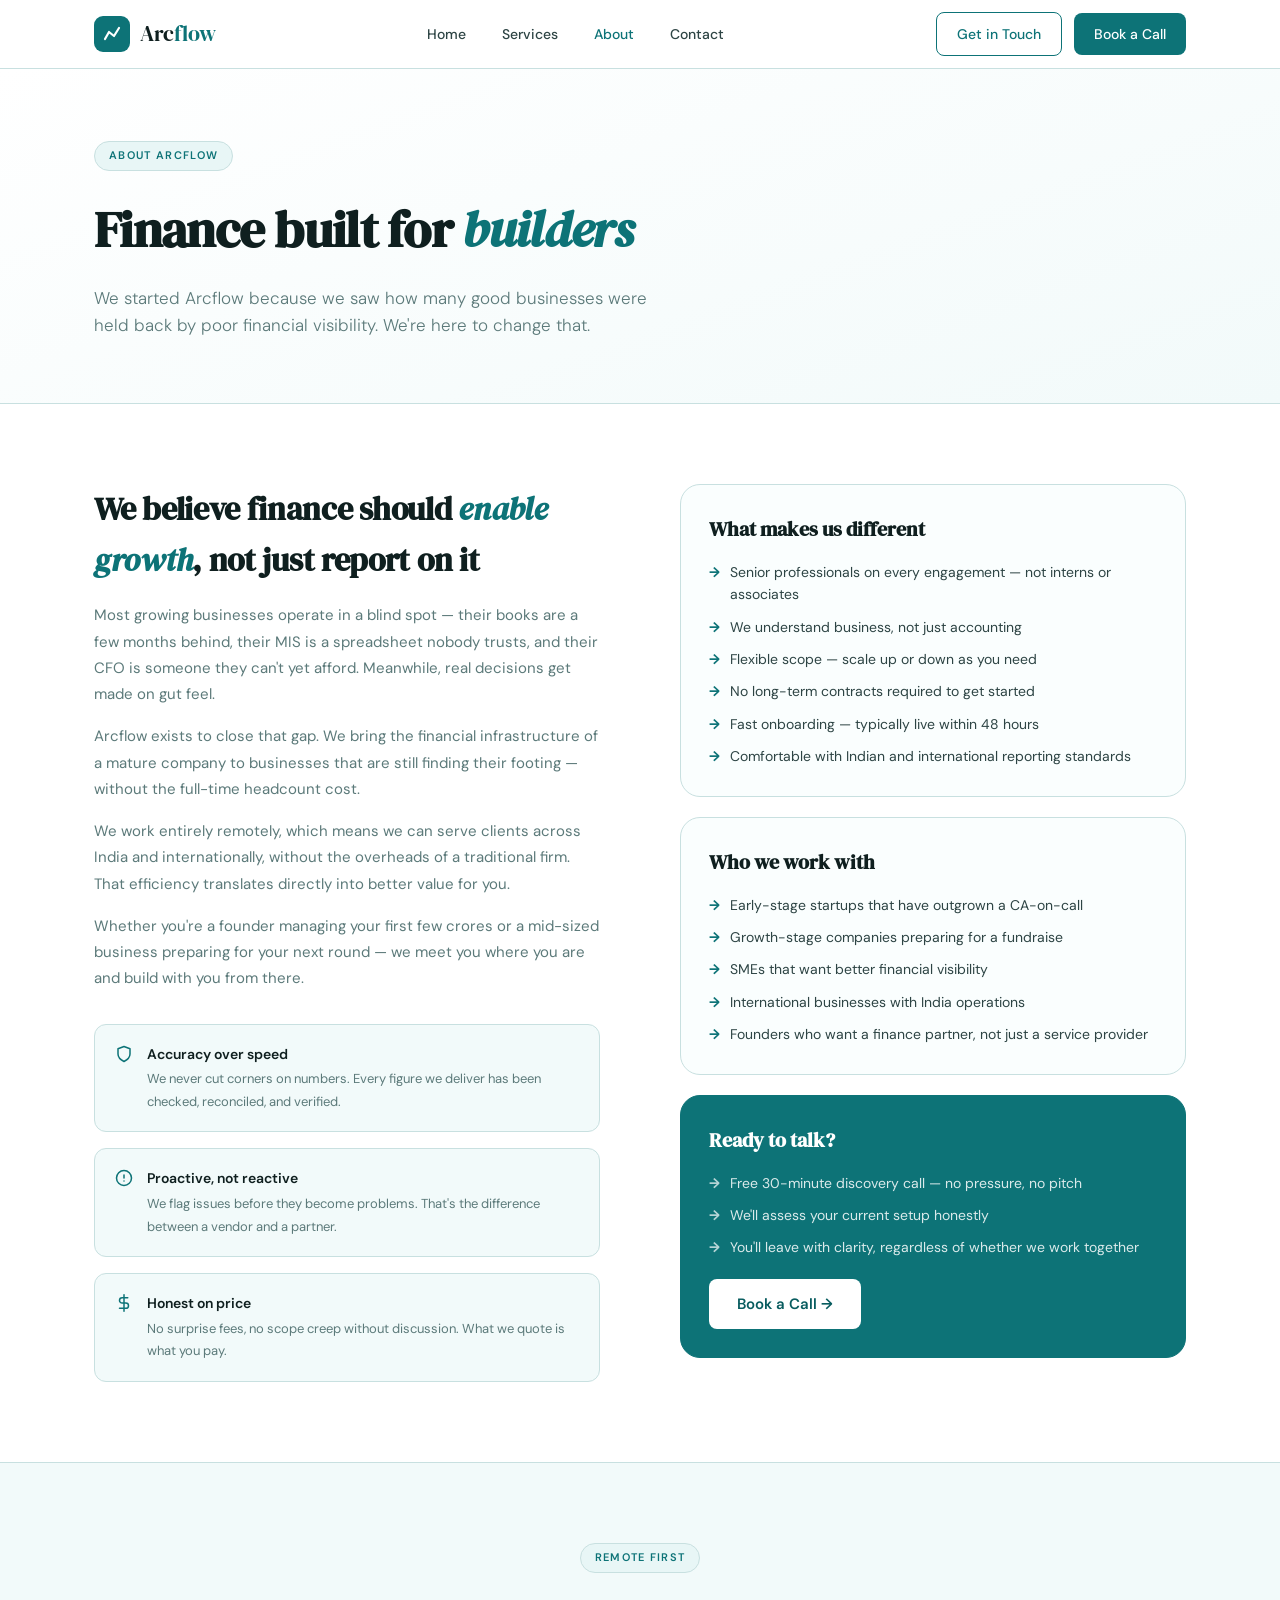
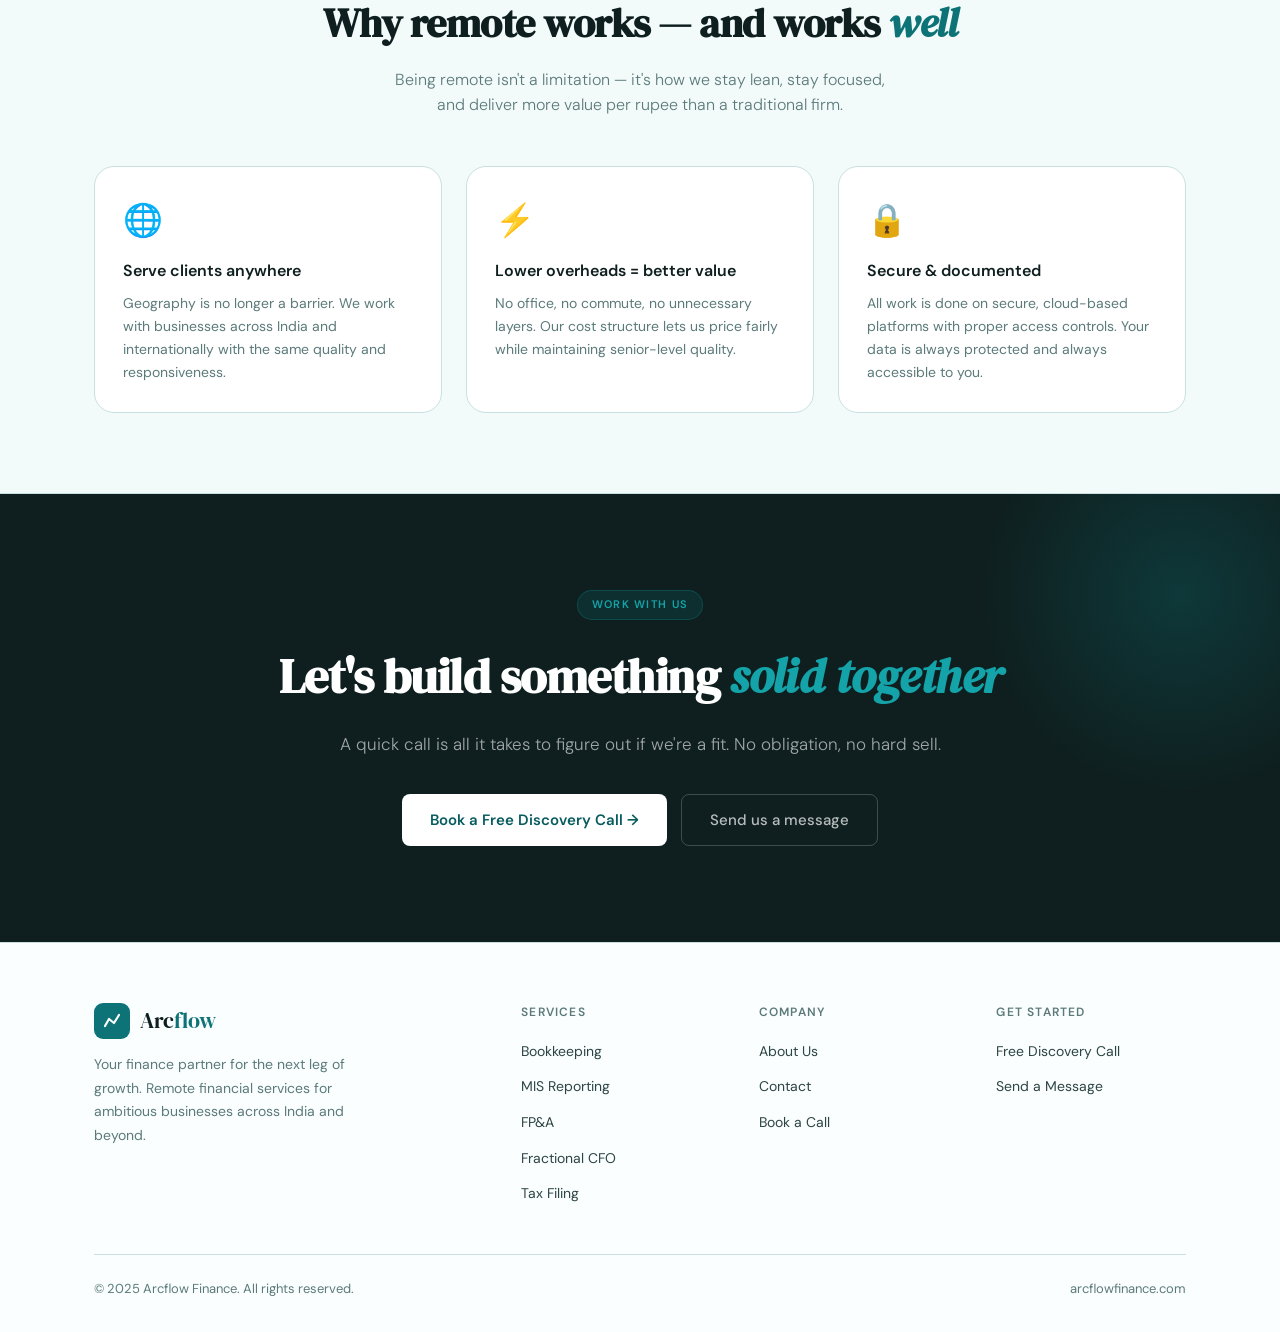
==== about.html @ 94529575 "Add files via upload" ====
<!DOCTYPE html>
<html lang="en">
<head>
  <meta charset="UTF-8" />
  <meta name="viewport" content="width=device-width, initial-scale=1.0" />
  <title>About — Arcflow Finance</title>
  <meta name="description" content="Remote financial services built for ambitious businesses. Learn about Arcflow's approach, values, and why we do what we do." />
  <link rel="stylesheet" href="css/styles.css" />
  <link rel="icon" type="image/svg+xml" href="data:image/svg+xml,<svg xmlns='http://www.w3.org/2000/svg' viewBox='0 0 32 32'><rect width='32' height='32' rx='8' fill='%230D7377'/><path d='M8 22 L14 12 L20 17 L26 8' stroke='white' stroke-width='2.5' fill='none' stroke-linecap='round' stroke-linejoin='round'/></svg>" />
</head>
<body>

<nav>
  <div class="container nav-inner">
    <a href="index.html" class="logo">
      <div class="logo-mark">
        <svg viewBox="0 0 20 20" fill="none"><path d="M3 15 L7 8 L12 12 L17 4" stroke="white" stroke-width="2.2" stroke-linecap="round" stroke-linejoin="round"/></svg>
      </div>
      <span class="logo-text">Arc<span>flow</span></span>
    </a>
    <ul class="nav-links">
      <li><a href="index.html">Home</a></li>
      <li><a href="services.html">Services</a></li>
      <li><a href="about.html" class="active">About</a></li>
      <li><a href="contact.html">Contact</a></li>
    </ul>
    <div class="nav-cta">
      <a href="contact.html" class="btn btn-ghost" style="padding:10px 20px;font-size:14px;">Get in Touch</a>
      <a href="contact.html#book" class="btn btn-primary" style="padding:10px 20px;font-size:14px;">Book a Call</a>
    </div>
    <div class="hamburger" onclick="toggleNav()">
      <span></span><span></span><span></span>
    </div>
  </div>
</nav>
<div class="mobile-nav" id="mobileNav">
  <a href="index.html">Home</a>
  <a href="services.html">Services</a>
  <a href="about.html">About</a>
  <a href="contact.html">Contact</a>
  <a href="contact.html#book" class="btn btn-primary" style="margin-top:8px;justify-content:center;">Book a Discovery Call</a>
</div>

<section class="page-hero">
  <div class="container">
    <span class="tag">About Arcflow</span>
    <h1>Finance built for <em>builders</em></h1>
    <p>We started Arcflow because we saw how many good businesses were held back by poor financial visibility. We're here to change that.</p>
  </div>
</section>

<section class="about-section">
  <div class="container about-grid">
    <div class="about-content">
      <h2>We believe finance should <em>enable growth</em>, not just report on it</h2>
      <p>Most growing businesses operate in a blind spot — their books are a few months behind, their MIS is a spreadsheet nobody trusts, and their CFO is someone they can't yet afford. Meanwhile, real decisions get made on gut feel.</p>
      <p>Arcflow exists to close that gap. We bring the financial infrastructure of a mature company to businesses that are still finding their footing — without the full-time headcount cost.</p>
      <p>We work entirely remotely, which means we can serve clients across India and internationally, without the overheads of a traditional firm. That efficiency translates directly into better value for you.</p>
      <p>Whether you're a founder managing your first few crores or a mid-sized business preparing for your next round — we meet you where you are and build with you from there.</p>

      <div class="values-list">
        <div class="value-item">
          <div class="value-icon">
            <svg width="18" height="18" viewBox="0 0 24 24" fill="none" stroke="currentColor" stroke-width="2" stroke-linecap="round" stroke-linejoin="round"><path d="M12 22s8-4 8-10V5l-8-3-8 3v7c0 6 8 10 8 10z"/></svg>
          </div>
          <div>
            <h4>Accuracy over speed</h4>
            <p>We never cut corners on numbers. Every figure we deliver has been checked, reconciled, and verified.</p>
          </div>
        </div>
        <div class="value-item">
          <div class="value-icon">
            <svg width="18" height="18" viewBox="0 0 24 24" fill="none" stroke="currentColor" stroke-width="2" stroke-linecap="round" stroke-linejoin="round"><circle cx="12" cy="12" r="10"/><line x1="12" y1="8" x2="12" y2="12"/><line x1="12" y1="16" x2="12.01" y2="16"/></svg>
          </div>
          <div>
            <h4>Proactive, not reactive</h4>
            <p>We flag issues before they become problems. That's the difference between a vendor and a partner.</p>
          </div>
        </div>
        <div class="value-item">
          <div class="value-icon">
            <svg width="18" height="18" viewBox="0 0 24 24" fill="none" stroke="currentColor" stroke-width="2" stroke-linecap="round" stroke-linejoin="round"><line x1="12" y1="1" x2="12" y2="23"/><path d="M17 5H9.5a3.5 3.5 0 0 0 0 7h5a3.5 3.5 0 0 1 0 7H6"/></svg>
          </div>
          <div>
            <h4>Honest on price</h4>
            <p>No surprise fees, no scope creep without discussion. What we quote is what you pay.</p>
          </div>
        </div>
      </div>
    </div>

    <div class="about-aside">
      <div class="about-card">
        <h3>What makes us different</h3>
        <ul>
          <li>Senior professionals on every engagement — not interns or associates</li>
          <li>We understand business, not just accounting</li>
          <li>Flexible scope — scale up or down as you need</li>
          <li>No long-term contracts required to get started</li>
          <li>Fast onboarding — typically live within 48 hours</li>
          <li>Comfortable with Indian and international reporting standards</li>
        </ul>
      </div>

      <div class="about-card">
        <h3>Who we work with</h3>
        <ul>
          <li>Early-stage startups that have outgrown a CA-on-call</li>
          <li>Growth-stage companies preparing for a fundraise</li>
          <li>SMEs that want better financial visibility</li>
          <li>International businesses with India operations</li>
          <li>Founders who want a finance partner, not just a service provider</li>
        </ul>
      </div>

      <div class="about-card teal-card">
        <h3>Ready to talk?</h3>
        <ul>
          <li>Free 30-minute discovery call — no pressure, no pitch</li>
          <li>We'll assess your current setup honestly</li>
          <li>You'll leave with clarity, regardless of whether we work together</li>
        </ul>
        <a href="contact.html#book" class="btn btn-white" style="margin-top:20px;">Book a Call →</a>
      </div>
    </div>
  </div>
</section>

<!-- WHY REMOTE -->
<section style="padding:80px 0;background:var(--teal-pale);border-top:1px solid var(--border);border-bottom:1px solid var(--border);">
  <div class="container">
    <div class="section-header" style="margin-bottom:48px;">
      <span class="tag">Remote First</span>
      <h2 style="font-family:var(--font-display);font-size:clamp(28px,4vw,40px);letter-spacing:-0.5px;margin-bottom:12px;">Why remote works — and works <em style="font-style:italic;color:var(--teal);">well</em></h2>
      <p style="font-size:16px;color:var(--mid);max-width:520px;margin:0 auto;font-weight:300;">Being remote isn't a limitation — it's how we stay lean, stay focused, and deliver more value per rupee than a traditional firm.</p>
    </div>
    <div style="display:grid;grid-template-columns:repeat(3,1fr);gap:24px;">
      <div style="background:var(--white);border:1px solid var(--border);border-radius:var(--radius-lg);padding:28px;">
        <div style="font-size:32px;margin-bottom:12px;">🌐</div>
        <h4 style="font-size:16px;font-weight:600;color:var(--ink);margin-bottom:8px;">Serve clients anywhere</h4>
        <p style="font-size:14px;color:var(--mid);line-height:1.65;">Geography is no longer a barrier. We work with businesses across India and internationally with the same quality and responsiveness.</p>
      </div>
      <div style="background:var(--white);border:1px solid var(--border);border-radius:var(--radius-lg);padding:28px;">
        <div style="font-size:32px;margin-bottom:12px;">⚡</div>
        <h4 style="font-size:16px;font-weight:600;color:var(--ink);margin-bottom:8px;">Lower overheads = better value</h4>
        <p style="font-size:14px;color:var(--mid);line-height:1.65;">No office, no commute, no unnecessary layers. Our cost structure lets us price fairly while maintaining senior-level quality.</p>
      </div>
      <div style="background:var(--white);border:1px solid var(--border);border-radius:var(--radius-lg);padding:28px;">
        <div style="font-size:32px;margin-bottom:12px;">🔒</div>
        <h4 style="font-size:16px;font-weight:600;color:var(--ink);margin-bottom:8px;">Secure &amp; documented</h4>
        <p style="font-size:14px;color:var(--mid);line-height:1.65;">All work is done on secure, cloud-based platforms with proper access controls. Your data is always protected and always accessible to you.</p>
      </div>
    </div>
  </div>
</section>

<section class="cta-section">
  <div class="container cta-inner">
    <span class="tag">Work With Us</span>
    <h2>Let's build something <em>solid together</em></h2>
    <p>A quick call is all it takes to figure out if we're a fit. No obligation, no hard sell.</p>
    <div class="cta-actions">
      <a href="contact.html#book" class="btn btn-white">Book a Free Discovery Call →</a>
      <a href="contact.html" class="btn" style="background:transparent;color:rgba(255,255,255,0.7);border:1.5px solid rgba(255,255,255,0.2);">Send us a message</a>
    </div>
  </div>
</section>

<footer>
  <div class="container">
    <div class="footer-inner">
      <div class="footer-brand">
        <a href="index.html" class="logo">
          <div class="logo-mark">
            <svg viewBox="0 0 20 20" fill="none"><path d="M3 15 L7 8 L12 12 L17 4" stroke="white" stroke-width="2.2" stroke-linecap="round" stroke-linejoin="round"/></svg>
          </div>
          <span class="logo-text">Arc<span>flow</span></span>
        </a>
        <p>Your finance partner for the next leg of growth. Remote financial services for ambitious businesses across India and beyond.</p>
      </div>
      <div class="footer-col">
        <h5>Services</h5>
        <ul>
          <li><a href="services.html#bookkeeping">Bookkeeping</a></li>
          <li><a href="services.html#mis">MIS Reporting</a></li>
          <li><a href="services.html#fpa">FP&amp;A</a></li>
          <li><a href="services.html#cfo">Fractional CFO</a></li>
          <li><a href="services.html#tax">Tax Filing</a></li>
        </ul>
      </div>
      <div class="footer-col">
        <h5>Company</h5>
        <ul>
          <li><a href="about.html">About Us</a></li>
          <li><a href="contact.html">Contact</a></li>
          <li><a href="contact.html#book">Book a Call</a></li>
        </ul>
      </div>
      <div class="footer-col">
        <h5>Get Started</h5>
        <ul>
          <li><a href="contact.html#book">Free Discovery Call</a></li>
          <li><a href="contact.html">Send a Message</a></li>
        </ul>
      </div>
    </div>
    <div class="footer-bottom">
      <span>© 2025 Arcflow Finance. All rights reserved.</span>
      <span>arcflowfinance.com</span>
    </div>
  </div>
</footer>

<script>
  function toggleNav() {
    document.getElementById('mobileNav').classList.toggle('open');
  }
</script>
</body>
</html>
---- css/styles.css ----
@import url('https://fonts.googleapis.com/css2?family=DM+Serif+Display:ital@0;1&family=DM+Sans:ital,opsz,wght@0,9..40,300;0,9..40,400;0,9..40,500;0,9..40,600;1,9..40,300&display=swap');

/* ── Variables ── */
:root {
  --teal:       #0D7377;
  --teal-dark:  #085C5F;
  --teal-light: #14A3A8;
  --teal-mist:  #E8F6F6;
  --teal-pale:  #F2FAFA;
  --ink:        #0F1F1F;
  --ink-soft:   #2D4444;
  --mid:        #5C7A7A;
  --border:     #C8E0E0;
  --white:      #FFFFFF;
  --off-white:  #FAFEFE;

  --font-display: 'DM Serif Display', Georgia, serif;
  --font-body:    'DM Sans', sans-serif;

  --max-w: 1140px;
  --radius: 12px;
  --radius-lg: 20px;
}

/* ── Reset ── */
*, *::before, *::after { box-sizing: border-box; margin: 0; padding: 0; }
html { scroll-behavior: smooth; }
body {
  font-family: var(--font-body);
  color: var(--ink);
  background: var(--white);
  line-height: 1.6;
  -webkit-font-smoothing: antialiased;
}
img { max-width: 100%; display: block; }
a { color: inherit; text-decoration: none; }
ul { list-style: none; }

/* ── Utility ── */
.container { max-width: var(--max-w); margin: 0 auto; padding: 0 24px; }
.tag {
  display: inline-block;
  font-size: 11px;
  font-weight: 600;
  letter-spacing: 0.12em;
  text-transform: uppercase;
  color: var(--teal);
  background: var(--teal-mist);
  border: 1px solid var(--border);
  padding: 5px 14px;
  border-radius: 100px;
  margin-bottom: 18px;
}
.btn {
  display: inline-flex;
  align-items: center;
  gap: 8px;
  font-family: var(--font-body);
  font-size: 15px;
  font-weight: 500;
  padding: 13px 28px;
  border-radius: 8px;
  cursor: pointer;
  transition: all 0.2s ease;
  border: none;
}
.btn-primary {
  background: var(--teal);
  color: var(--white);
}
.btn-primary:hover { background: var(--teal-dark); transform: translateY(-1px); box-shadow: 0 6px 20px rgba(13,115,119,0.25); }
.btn-ghost {
  background: transparent;
  color: var(--teal);
  border: 1.5px solid var(--teal);
}
.btn-ghost:hover { background: var(--teal-mist); }
.btn-white {
  background: var(--white);
  color: var(--teal-dark);
  font-weight: 600;
}
.btn-white:hover { background: var(--teal-pale); transform: translateY(-1px); }

/* ── Nav ── */
nav {
  position: sticky;
  top: 0;
  z-index: 100;
  background: rgba(255,255,255,0.95);
  backdrop-filter: blur(12px);
  border-bottom: 1px solid var(--border);
}
.nav-inner {
  display: flex;
  align-items: center;
  justify-content: space-between;
  height: 68px;
}
.logo {
  display: flex;
  align-items: center;
  gap: 10px;
}
.logo-mark {
  width: 36px;
  height: 36px;
  background: var(--teal);
  border-radius: 9px;
  display: flex;
  align-items: center;
  justify-content: center;
}
.logo-mark svg { width: 20px; height: 20px; }
.logo-text {
  font-family: var(--font-display);
  font-size: 22px;
  color: var(--ink);
  letter-spacing: -0.3px;
}
.logo-text span { color: var(--teal); }
.nav-links {
  display: flex;
  align-items: center;
  gap: 36px;
}
.nav-links a {
  font-size: 14px;
  font-weight: 500;
  color: var(--ink-soft);
  transition: color 0.15s;
}
.nav-links a:hover, .nav-links a.active { color: var(--teal); }
.nav-cta { display: flex; align-items: center; gap: 12px; }
.hamburger { display: none; flex-direction: column; gap: 5px; cursor: pointer; padding: 4px; }
.hamburger span { display: block; width: 22px; height: 2px; background: var(--ink); border-radius: 2px; transition: all 0.3s; }

/* ── Hero ── */
.hero {
  padding: 96px 0 80px;
  background: linear-gradient(160deg, var(--white) 0%, var(--teal-pale) 100%);
  position: relative;
  overflow: hidden;
}
.hero::before {
  content: '';
  position: absolute;
  top: -120px; right: -120px;
  width: 500px; height: 500px;
  background: radial-gradient(circle, rgba(13,115,119,0.08) 0%, transparent 70%);
  border-radius: 50%;
}
.hero::after {
  content: '';
  position: absolute;
  bottom: -80px; left: -80px;
  width: 350px; height: 350px;
  background: radial-gradient(circle, rgba(20,163,168,0.06) 0%, transparent 70%);
  border-radius: 50%;
}
.hero-inner {
  display: grid;
  grid-template-columns: 1fr 1fr;
  gap: 64px;
  align-items: center;
  position: relative;
  z-index: 1;
}
.hero-eyebrow { margin-bottom: 20px; }
.hero h1 {
  font-family: var(--font-display);
  font-size: clamp(38px, 5vw, 58px);
  line-height: 1.1;
  letter-spacing: -1px;
  color: var(--ink);
  margin-bottom: 22px;
}
.hero h1 em {
  font-style: italic;
  color: var(--teal);
}
.hero-sub {
  font-size: 17px;
  color: var(--mid);
  line-height: 1.7;
  max-width: 480px;
  margin-bottom: 36px;
  font-weight: 300;
}
.hero-actions { display: flex; gap: 14px; flex-wrap: wrap; }
.hero-trust {
  display: flex;
  align-items: center;
  gap: 16px;
  margin-top: 40px;
  padding-top: 32px;
  border-top: 1px solid var(--border);
}
.trust-item {
  display: flex;
  align-items: center;
  gap: 8px;
  font-size: 13px;
  color: var(--mid);
  font-weight: 500;
}
.trust-dot {
  width: 6px; height: 6px;
  background: var(--teal);
  border-radius: 50%;
}
.hero-visual {
  display: flex;
  justify-content: flex-end;
}
.hero-card {
  background: var(--white);
  border: 1px solid var(--border);
  border-radius: var(--radius-lg);
  padding: 32px;
  width: 100%;
  max-width: 420px;
  box-shadow: 0 20px 60px rgba(13,115,119,0.1), 0 4px 16px rgba(0,0,0,0.04);
}
.hero-card-header {
  display: flex;
  align-items: center;
  justify-content: space-between;
  margin-bottom: 24px;
}
.hero-card-title { font-size: 13px; font-weight: 600; color: var(--mid); text-transform: uppercase; letter-spacing: 0.08em; }
.hero-badge {
  font-size: 11px;
  font-weight: 600;
  color: #16A34A;
  background: #DCFCE7;
  padding: 3px 10px;
  border-radius: 100px;
}
.hero-metric {
  margin-bottom: 20px;
}
.hero-metric-label { font-size: 12px; color: var(--mid); margin-bottom: 4px; }
.hero-metric-value {
  font-family: var(--font-display);
  font-size: 32px;
  color: var(--ink);
  letter-spacing: -0.5px;
}
.hero-metric-value span { font-size: 16px; color: var(--mid); font-family: var(--font-body); }
.hero-bars { display: flex; flex-direction: column; gap: 10px; margin-top: 24px; }
.hero-bar-row { display: flex; align-items: center; gap: 12px; }
.hero-bar-label { font-size: 12px; color: var(--mid); width: 80px; flex-shrink: 0; }
.hero-bar-track { flex: 1; height: 6px; background: var(--teal-mist); border-radius: 100px; overflow: hidden; }
.hero-bar-fill { height: 100%; background: var(--teal); border-radius: 100px; transition: width 1.2s ease; }
.hero-bar-pct { font-size: 12px; font-weight: 600; color: var(--teal); width: 36px; text-align: right; }
.hero-services-row {
  display: flex;
  flex-wrap: wrap;
  gap: 8px;
  margin-top: 20px;
  padding-top: 20px;
  border-top: 1px solid var(--border);
}
.hero-chip {
  font-size: 11px;
  font-weight: 500;
  color: var(--teal-dark);
  background: var(--teal-pale);
  border: 1px solid var(--border);
  padding: 4px 10px;
  border-radius: 6px;
}

/* ── Services ── */
.services-section { padding: 96px 0; background: var(--white); }
.section-header { text-align: center; margin-bottom: 60px; }
.section-header h2 {
  font-family: var(--font-display);
  font-size: clamp(30px, 4vw, 44px);
  letter-spacing: -0.5px;
  color: var(--ink);
  margin-bottom: 14px;
}
.section-header p { font-size: 17px; color: var(--mid); max-width: 540px; margin: 0 auto; font-weight: 300; }
.services-grid {
  display: grid;
  grid-template-columns: repeat(3, 1fr);
  gap: 24px;
}
.service-card {
  background: var(--off-white);
  border: 1px solid var(--border);
  border-radius: var(--radius-lg);
  padding: 32px;
  transition: all 0.25s ease;
  position: relative;
  overflow: hidden;
}
.service-card::before {
  content: '';
  position: absolute;
  top: 0; left: 0; right: 0;
  height: 3px;
  background: var(--teal);
  transform: scaleX(0);
  transition: transform 0.3s ease;
}
.service-card:hover { border-color: var(--teal-light); box-shadow: 0 12px 40px rgba(13,115,119,0.1); transform: translateY(-3px); }
.service-card:hover::before { transform: scaleX(1); }
.service-icon {
  width: 48px; height: 48px;
  background: var(--teal-mist);
  border-radius: 12px;
  display: flex;
  align-items: center;
  justify-content: center;
  margin-bottom: 20px;
  color: var(--teal);
}
.service-card h3 {
  font-family: var(--font-display);
  font-size: 21px;
  color: var(--ink);
  margin-bottom: 10px;
  letter-spacing: -0.2px;
}
.service-card p { font-size: 14px; color: var(--mid); line-height: 1.65; margin-bottom: 20px; }
.service-features { display: flex; flex-direction: column; gap: 8px; }
.service-feature {
  display: flex;
  align-items: flex-start;
  gap: 10px;
  font-size: 13px;
  color: var(--ink-soft);
}
.service-feature::before {
  content: '✓';
  color: var(--teal);
  font-weight: 700;
  flex-shrink: 0;
  margin-top: 1px;
}
.service-card.featured {
  background: var(--teal);
  border-color: var(--teal);
  color: var(--white);
}
.service-card.featured::before { background: rgba(255,255,255,0.4); }
.service-card.featured .service-icon { background: rgba(255,255,255,0.15); color: var(--white); }
.service-card.featured h3 { color: var(--white); }
.service-card.featured p { color: rgba(255,255,255,0.75); }
.service-card.featured .service-feature { color: rgba(255,255,255,0.85); }
.service-card.featured .service-feature::before { color: rgba(255,255,255,0.9); }

/* ── Why Arcflow ── */
.why-section {
  padding: 96px 0;
  background: var(--teal-pale);
  border-top: 1px solid var(--border);
  border-bottom: 1px solid var(--border);
}
.why-inner {
  display: grid;
  grid-template-columns: 1fr 1fr;
  gap: 80px;
  align-items: center;
}
.why-content h2 {
  font-family: var(--font-display);
  font-size: clamp(30px, 4vw, 42px);
  letter-spacing: -0.5px;
  margin-bottom: 16px;
}
.why-content h2 em { font-style: italic; color: var(--teal); }
.why-content > p { font-size: 16px; color: var(--mid); margin-bottom: 36px; font-weight: 300; }
.why-list { display: flex; flex-direction: column; gap: 24px; }
.why-item { display: flex; gap: 16px; }
.why-item-icon {
  width: 40px; height: 40px;
  background: var(--white);
  border: 1px solid var(--border);
  border-radius: 10px;
  display: flex; align-items: center; justify-content: center;
  color: var(--teal);
  flex-shrink: 0;
}
.why-item-text h4 { font-size: 15px; font-weight: 600; color: var(--ink); margin-bottom: 4px; }
.why-item-text p { font-size: 13px; color: var(--mid); line-height: 1.6; }
.why-stats { display: grid; grid-template-columns: 1fr 1fr; gap: 20px; }
.stat-card {
  background: var(--white);
  border: 1px solid var(--border);
  border-radius: var(--radius);
  padding: 28px 24px;
  text-align: center;
}
.stat-card .stat-num {
  font-family: var(--font-display);
  font-size: 40px;
  color: var(--teal);
  letter-spacing: -1px;
  line-height: 1;
  margin-bottom: 8px;
}
.stat-card .stat-label { font-size: 13px; color: var(--mid); font-weight: 500; }
.stat-card.dark {
  background: var(--teal);
  border-color: var(--teal);
}
.stat-card.dark .stat-num { color: var(--white); }
.stat-card.dark .stat-label { color: rgba(255,255,255,0.75); }

/* ── CTA Banner ── */
.cta-section {
  padding: 96px 0;
  background: var(--ink);
  position: relative;
  overflow: hidden;
}
.cta-section::before {
  content: '';
  position: absolute;
  top: -100px; right: -100px;
  width: 400px; height: 400px;
  background: radial-gradient(circle, rgba(13,115,119,0.3) 0%, transparent 70%);
  border-radius: 50%;
}
.cta-inner { text-align: center; position: relative; z-index: 1; }
.cta-inner .tag { background: rgba(13,115,119,0.2); border-color: rgba(13,115,119,0.4); color: var(--teal-light); }
.cta-inner h2 {
  font-family: var(--font-display);
  font-size: clamp(30px, 4vw, 48px);
  color: var(--white);
  letter-spacing: -0.5px;
  margin-bottom: 16px;
}
.cta-inner h2 em { font-style: italic; color: var(--teal-light); }
.cta-inner p { font-size: 17px; color: rgba(255,255,255,0.6); margin-bottom: 36px; font-weight: 300; }
.cta-actions { display: flex; gap: 14px; justify-content: center; flex-wrap: wrap; }

/* ── Footer ── */
footer {
  background: var(--off-white);
  border-top: 1px solid var(--border);
  padding: 60px 0 32px;
}
.footer-inner {
  display: grid;
  grid-template-columns: 2fr 1fr 1fr 1fr;
  gap: 48px;
  margin-bottom: 48px;
}
.footer-brand p { font-size: 14px; color: var(--mid); margin-top: 14px; line-height: 1.7; max-width: 260px; }
.footer-col h5 {
  font-size: 12px;
  font-weight: 600;
  letter-spacing: 0.1em;
  text-transform: uppercase;
  color: var(--mid);
  margin-bottom: 16px;
}
.footer-col ul { display: flex; flex-direction: column; gap: 10px; }
.footer-col ul a { font-size: 14px; color: var(--ink-soft); transition: color 0.15s; }
.footer-col ul a:hover { color: var(--teal); }
.footer-bottom {
  display: flex;
  align-items: center;
  justify-content: space-between;
  padding-top: 24px;
  border-top: 1px solid var(--border);
  font-size: 13px;
  color: var(--mid);
}

/* ── Page Hero (inner pages) ── */
.page-hero {
  padding: 72px 0 64px;
  background: linear-gradient(160deg, var(--white) 0%, var(--teal-pale) 100%);
  border-bottom: 1px solid var(--border);
}
.page-hero h1 {
  font-family: var(--font-display);
  font-size: clamp(34px, 4vw, 52px);
  letter-spacing: -0.7px;
  margin-bottom: 14px;
}
.page-hero h1 em { font-style: italic; color: var(--teal); }
.page-hero p { font-size: 17px; color: var(--mid); max-width: 560px; font-weight: 300; }

/* ── About Page ── */
.about-section { padding: 80px 0; }
.about-grid { display: grid; grid-template-columns: 1fr 1fr; gap: 80px; align-items: start; }
.about-content h2 {
  font-family: var(--font-display);
  font-size: 32px;
  letter-spacing: -0.3px;
  margin-bottom: 16px;
}
.about-content h2 em { font-style: italic; color: var(--teal); }
.about-content p { font-size: 15px; color: var(--mid); line-height: 1.75; margin-bottom: 16px; }
.values-list { display: flex; flex-direction: column; gap: 16px; margin-top: 32px; }
.value-item {
  display: flex;
  gap: 14px;
  padding: 18px 20px;
  background: var(--teal-pale);
  border: 1px solid var(--border);
  border-radius: var(--radius);
}
.value-icon { color: var(--teal); flex-shrink: 0; margin-top: 2px; }
.value-item h4 { font-size: 14px; font-weight: 600; color: var(--ink); margin-bottom: 3px; }
.value-item p { font-size: 13px; color: var(--mid); margin: 0; }
.about-aside { display: flex; flex-direction: column; gap: 20px; }
.about-card {
  background: var(--off-white);
  border: 1px solid var(--border);
  border-radius: var(--radius-lg);
  padding: 28px;
}
.about-card h3 {
  font-family: var(--font-display);
  font-size: 20px;
  margin-bottom: 16px;
  color: var(--ink);
}
.about-card ul { display: flex; flex-direction: column; gap: 10px; }
.about-card li {
  display: flex;
  align-items: flex-start;
  gap: 10px;
  font-size: 14px;
  color: var(--ink-soft);
}
.about-card li::before {
  content: '→';
  color: var(--teal);
  font-weight: 700;
  flex-shrink: 0;
}
.about-card.teal-card {
  background: var(--teal);
  border-color: var(--teal);
}
.about-card.teal-card h3 { color: var(--white); }
.about-card.teal-card li { color: rgba(255,255,255,0.85); }
.about-card.teal-card li::before { color: rgba(255,255,255,0.7); }

/* ── Services Page ── */
.services-full { padding: 80px 0; }
.service-full-card {
  display: grid;
  grid-template-columns: 1fr 2fr;
  gap: 48px;
  align-items: start;
  padding: 48px 0;
  border-bottom: 1px solid var(--border);
}
.service-full-card:last-child { border-bottom: none; }
.service-full-left { position: sticky; top: 100px; }
.service-full-number {
  font-family: var(--font-display);
  font-size: 80px;
  color: var(--border);
  line-height: 1;
  margin-bottom: 16px;
  letter-spacing: -2px;
}
.service-full-left h3 {
  font-family: var(--font-display);
  font-size: 28px;
  color: var(--ink);
  margin-bottom: 12px;
  letter-spacing: -0.3px;
}
.service-full-left p { font-size: 14px; color: var(--mid); line-height: 1.7; }
.service-full-right { display: flex; flex-direction: column; gap: 16px; }
.service-detail-card {
  background: var(--off-white);
  border: 1px solid var(--border);
  border-radius: var(--radius);
  padding: 24px;
}
.service-detail-card h4 { font-size: 15px; font-weight: 600; color: var(--ink); margin-bottom: 8px; }
.service-detail-card p { font-size: 14px; color: var(--mid); line-height: 1.65; }
.service-full-card .service-icon { width: 56px; height: 56px; border-radius: 14px; margin-bottom: 20px; }

/* ── Contact Page ── */
.contact-section { padding: 80px 0; }
.contact-grid { display: grid; grid-template-columns: 1fr 1.4fr; gap: 60px; align-items: start; }
.contact-info h2 {
  font-family: var(--font-display);
  font-size: 32px;
  letter-spacing: -0.3px;
  margin-bottom: 14px;
}
.contact-info h2 em { font-style: italic; color: var(--teal); }
.contact-info > p { font-size: 15px; color: var(--mid); line-height: 1.7; margin-bottom: 36px; }
.contact-items { display: flex; flex-direction: column; gap: 20px; margin-bottom: 36px; }
.contact-item {
  display: flex;
  gap: 14px;
  align-items: flex-start;
}
.contact-item-icon {
  width: 40px; height: 40px;
  background: var(--teal-mist);
  border: 1px solid var(--border);
  border-radius: 10px;
  display: flex; align-items: center; justify-content: center;
  color: var(--teal);
  flex-shrink: 0;
}
.contact-item h4 { font-size: 14px; font-weight: 600; color: var(--ink); margin-bottom: 2px; }
.contact-item p { font-size: 13px; color: var(--mid); }
.calendly-wrapper {
  background: var(--teal-pale);
  border: 1px solid var(--border);
  border-radius: var(--radius-lg);
  padding: 28px;
  margin-top: 24px;
}
.calendly-wrapper h3 {
  font-family: var(--font-display);
  font-size: 20px;
  margin-bottom: 8px;
  color: var(--ink);
}
.calendly-wrapper p { font-size: 13px; color: var(--mid); margin-bottom: 16px; }
.contact-form-wrap {
  background: var(--white);
  border: 1px solid var(--border);
  border-radius: var(--radius-lg);
  padding: 40px;
  box-shadow: 0 8px 40px rgba(13,115,119,0.07);
}
.contact-form-wrap h3 {
  font-family: var(--font-display);
  font-size: 24px;
  margin-bottom: 24px;
  color: var(--ink);
}
.form-group { margin-bottom: 20px; }
.form-row { display: grid; grid-template-columns: 1fr 1fr; gap: 16px; }
label { display: block; font-size: 13px; font-weight: 500; color: var(--ink-soft); margin-bottom: 6px; }
input, select, textarea {
  width: 100%;
  font-family: var(--font-body);
  font-size: 14px;
  color: var(--ink);
  background: var(--off-white);
  border: 1.5px solid var(--border);
  border-radius: 8px;
  padding: 11px 14px;
  transition: border-color 0.2s, box-shadow 0.2s;
  outline: none;
}
input:focus, select:focus, textarea:focus {
  border-color: var(--teal);
  box-shadow: 0 0 0 3px rgba(13,115,119,0.1);
  background: var(--white);
}
textarea { resize: vertical; min-height: 110px; }
.form-submit { width: 100%; padding: 14px; font-size: 15px; }
.form-note { font-size: 12px; color: var(--mid); margin-top: 10px; text-align: center; }
.success-msg {
  display: none;
  text-align: center;
  padding: 24px;
  background: #DCFCE7;
  border: 1px solid #86EFAC;
  border-radius: var(--radius);
  color: #166534;
  font-weight: 500;
  margin-top: 16px;
}

/* ── Mobile Nav ── */
.mobile-nav {
  display: none;
  position: fixed;
  top: 68px; left: 0; right: 0;
  background: var(--white);
  border-bottom: 1px solid var(--border);
  padding: 20px 24px;
  flex-direction: column;
  gap: 16px;
  z-index: 99;
  box-shadow: 0 8px 24px rgba(0,0,0,0.08);
}
.mobile-nav a {
  font-size: 16px;
  font-weight: 500;
  color: var(--ink-soft);
  padding: 8px 0;
  border-bottom: 1px solid var(--border);
}
.mobile-nav a:last-child { border-bottom: none; }
.mobile-nav.open { display: flex; }

/* ── Responsive ── */
@media (max-width: 900px) {
  .hero-inner { grid-template-columns: 1fr; gap: 48px; }
  .hero-visual { justify-content: flex-start; }
  .hero-card { max-width: 100%; }
  .services-grid { grid-template-columns: 1fr 1fr; }
  .why-inner { grid-template-columns: 1fr; gap: 48px; }
  .footer-inner { grid-template-columns: 1fr 1fr; gap: 36px; }
  .about-grid { grid-template-columns: 1fr; gap: 48px; }
  .contact-grid { grid-template-columns: 1fr; }
  .service-full-card { grid-template-columns: 1fr; gap: 24px; }
  .service-full-left { position: static; }
  .nav-links, .nav-cta { display: none; }
  .hamburger { display: flex; }
}
@media (max-width: 600px) {
  .services-grid { grid-template-columns: 1fr; }
  .why-stats { grid-template-columns: 1fr 1fr; }
  .footer-inner { grid-template-columns: 1fr; gap: 28px; }
  .form-row { grid-template-columns: 1fr; }
  .hero { padding: 64px 0 56px; }
}
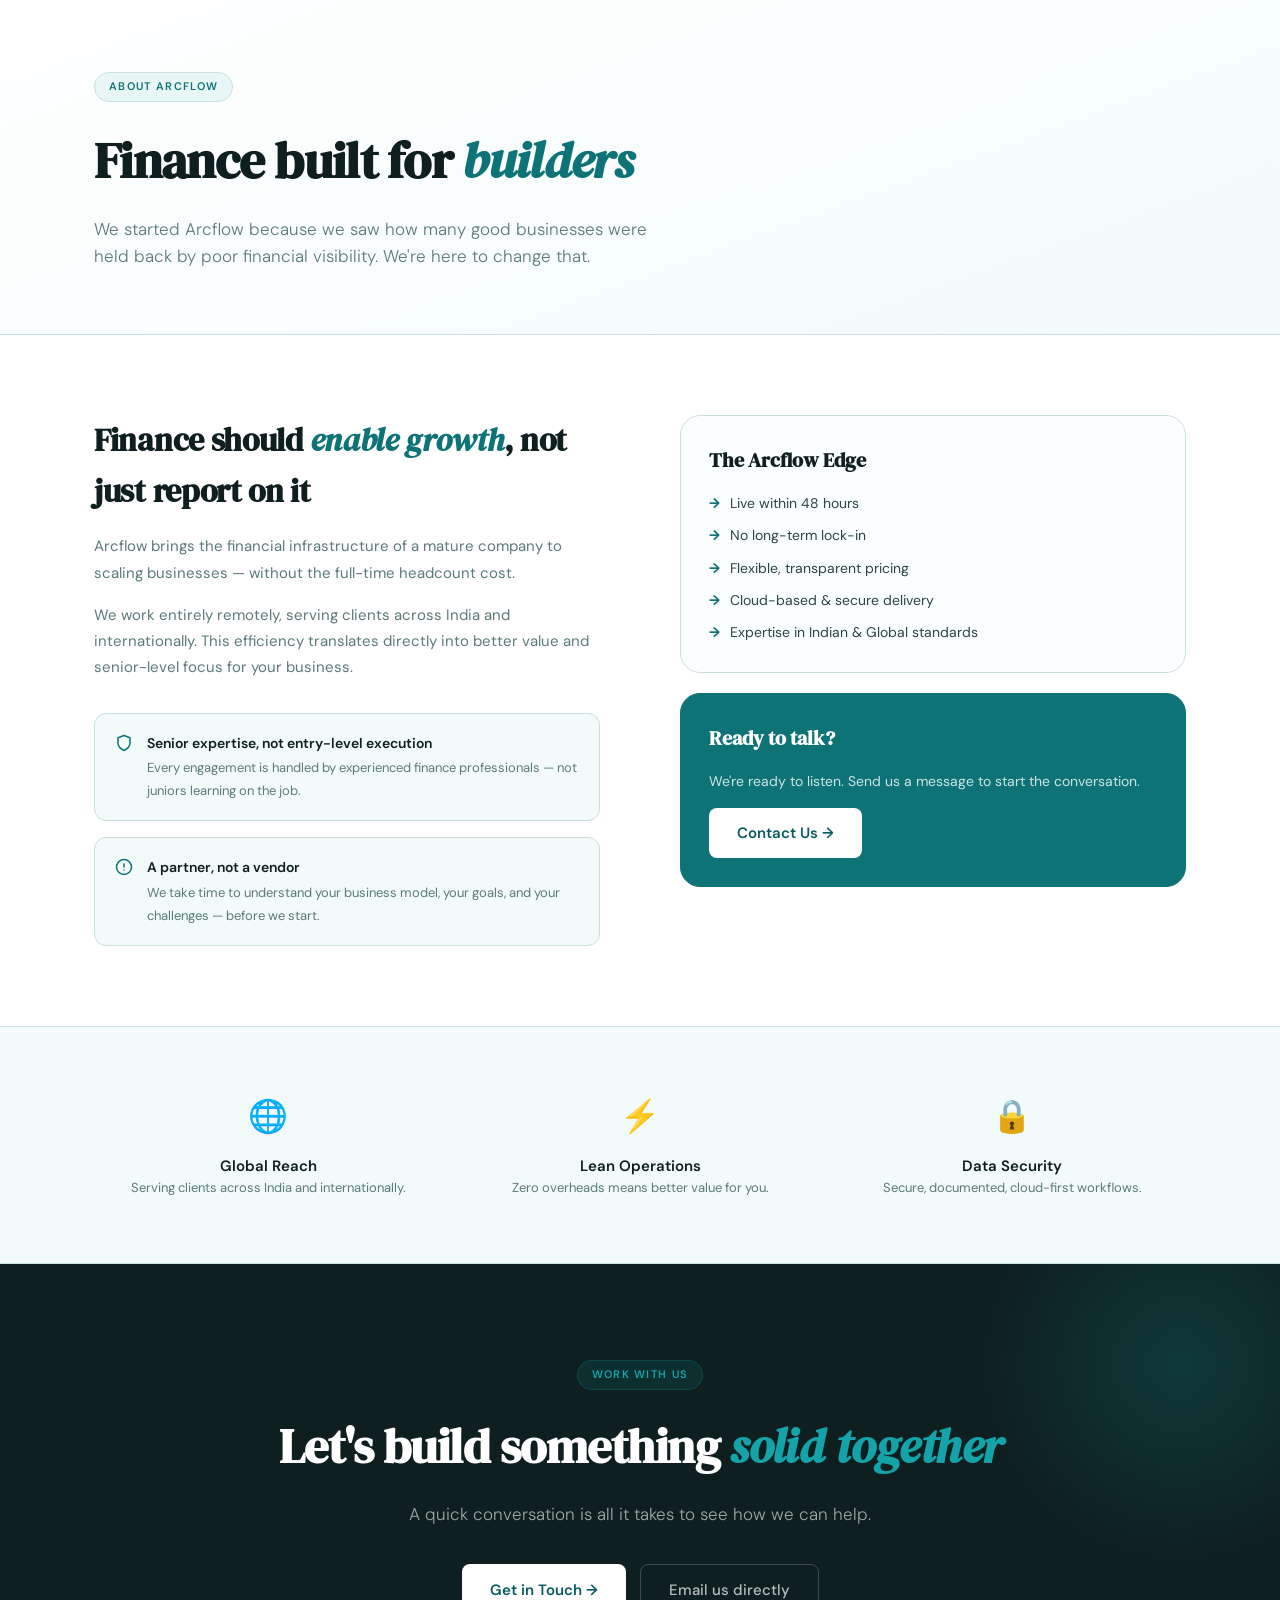
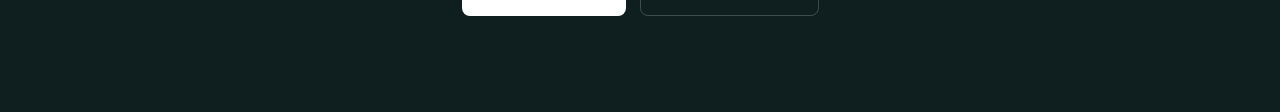
==== commit 175abbc8: "Add files via upload" ====
--- a/about.html
+++ b/about.html
@@ -3,218 +3,113 @@
 <head>
   <meta charset="UTF-8" />
   <meta name="viewport" content="width=device-width, initial-scale=1.0" />
-  <title>About — Arcflow Finance</title>
-  <meta name="description" content="Remote financial services built for ambitious businesses. Learn about Arcflow's approach, values, and why we do what we do." />
+  <title>About Arcflow Finance — Leading Remote Finance Team for Founders</title>
+  <meta name="description" content="Discover how Arcflow Finance provides senior-led financial infrastructure to scaling businesses. Our mission is to enable growth through financial clarity." />
+  <link rel="canonical" href="https://arcflowfinance.com/about.html" />
   <link rel="stylesheet" href="css/styles.css" />
   <link rel="icon" type="image/svg+xml" href="data:image/svg+xml,<svg xmlns='http://www.w3.org/2000/svg' viewBox='0 0 32 32'><rect width='32' height='32' rx='8' fill='%230D7377'/><path d='M8 22 L14 12 L20 17 L26 8' stroke='white' stroke-width='2.5' fill='none' stroke-linecap='round' stroke-linejoin='round'/></svg>" />
 </head>
 <body>
+  <div id="nav-placeholder"></div>
 
-<nav>
-  <div class="container nav-inner">
-    <a href="index.html" class="logo">
-      <div class="logo-mark">
-        <svg viewBox="0 0 20 20" fill="none"><path d="M3 15 L7 8 L12 12 L17 4" stroke="white" stroke-width="2.2" stroke-linecap="round" stroke-linejoin="round"/></svg>
-      </div>
-      <span class="logo-text">Arc<span>flow</span></span>
-    </a>
-    <ul class="nav-links">
-      <li><a href="index.html">Home</a></li>
-      <li><a href="services.html">Services</a></li>
-      <li><a href="about.html" class="active">About</a></li>
-      <li><a href="contact.html">Contact</a></li>
-    </ul>
-    <div class="nav-cta">
-      <a href="contact.html" class="btn btn-ghost" style="padding:10px 20px;font-size:14px;">Get in Touch</a>
-      <a href="contact.html#book" class="btn btn-primary" style="padding:10px 20px;font-size:14px;">Book a Call</a>
+  <section class="page-hero">
+    <div class="container">
+      <span class="tag">About Arcflow</span>
+      <h1>Finance built for <em>builders</em></h1>
+      <p>We started Arcflow because we saw how many good businesses were held back by poor financial visibility. We're here to change that.</p>
     </div>
-    <div class="hamburger" onclick="toggleNav()">
-      <span></span><span></span><span></span>
-    </div>
-  </div>
-</nav>
-<div class="mobile-nav" id="mobileNav">
-  <a href="index.html">Home</a>
-  <a href="services.html">Services</a>
-  <a href="about.html">About</a>
-  <a href="contact.html">Contact</a>
-  <a href="contact.html#book" class="btn btn-primary" style="margin-top:8px;justify-content:center;">Book a Discovery Call</a>
-</div>
+  </section>
 
-<section class="page-hero">
-  <div class="container">
-    <span class="tag">About Arcflow</span>
-    <h1>Finance built for <em>builders</em></h1>
-    <p>We started Arcflow because we saw how many good businesses were held back by poor financial visibility. We're here to change that.</p>
-  </div>
-</section>
+  <section class="about-section">
+    <div class="container about-grid">
+      <div class="about-content">
+        <h2>Finance should <em>enable growth</em>, not just report on it</h2>
+        <p>Arcflow brings the financial infrastructure of a mature company to scaling businesses — without the full-time headcount cost.</p>
+        <p>We work entirely remotely, serving clients across India and internationally. This efficiency translates directly into better value and senior-level focus for your business.</p>
 
-<section class="about-section">
-  <div class="container about-grid">
-    <div class="about-content">
-      <h2>We believe finance should <em>enable growth</em>, not just report on it</h2>
-      <p>Most growing businesses operate in a blind spot — their books are a few months behind, their MIS is a spreadsheet nobody trusts, and their CFO is someone they can't yet afford. Meanwhile, real decisions get made on gut feel.</p>
-      <p>Arcflow exists to close that gap. We bring the financial infrastructure of a mature company to businesses that are still finding their footing — without the full-time headcount cost.</p>
-      <p>We work entirely remotely, which means we can serve clients across India and internationally, without the overheads of a traditional firm. That efficiency translates directly into better value for you.</p>
-      <p>Whether you're a founder managing your first few crores or a mid-sized business preparing for your next round — we meet you where you are and build with you from there.</p>
-
-      <div class="values-list">
-        <div class="value-item">
-          <div class="value-icon">
-            <svg width="18" height="18" viewBox="0 0 24 24" fill="none" stroke="currentColor" stroke-width="2" stroke-linecap="round" stroke-linejoin="round"><path d="M12 22s8-4 8-10V5l-8-3-8 3v7c0 6 8 10 8 10z"/></svg>
+        <div class="values-list">
+          <div class="value-item">
+            <div class="value-icon">
+              <svg width="18" height="18" viewBox="0 0 24 24" fill="none" stroke="currentColor" stroke-width="2" stroke-linecap="round" stroke-linejoin="round"><path d="M12 22s8-4 8-10V5l-8-3-8 3v7c0 6 8 10 8 10z"/></svg>
+            </div>
+            <div>
+              <h4>Senior expertise, not entry-level execution</h4>
+              <p>Every engagement is handled by experienced finance professionals — not juniors learning on the job.</p>
+            </div>
           </div>
-          <div>
-            <h4>Accuracy over speed</h4>
-            <p>We never cut corners on numbers. Every figure we deliver has been checked, reconciled, and verified.</p>
-          </div>
-        </div>
-        <div class="value-item">
-          <div class="value-icon">
-            <svg width="18" height="18" viewBox="0 0 24 24" fill="none" stroke="currentColor" stroke-width="2" stroke-linecap="round" stroke-linejoin="round"><circle cx="12" cy="12" r="10"/><line x1="12" y1="8" x2="12" y2="12"/><line x1="12" y1="16" x2="12.01" y2="16"/></svg>
-          </div>
-          <div>
-            <h4>Proactive, not reactive</h4>
-            <p>We flag issues before they become problems. That's the difference between a vendor and a partner.</p>
-          </div>
-        </div>
-        <div class="value-item">
-          <div class="value-icon">
-            <svg width="18" height="18" viewBox="0 0 24 24" fill="none" stroke="currentColor" stroke-width="2" stroke-linecap="round" stroke-linejoin="round"><line x1="12" y1="1" x2="12" y2="23"/><path d="M17 5H9.5a3.5 3.5 0 0 0 0 7h5a3.5 3.5 0 0 1 0 7H6"/></svg>
-          </div>
-          <div>
-            <h4>Honest on price</h4>
-            <p>No surprise fees, no scope creep without discussion. What we quote is what you pay.</p>
+          <div class="value-item">
+            <div class="value-icon">
+              <svg width="18" height="18" viewBox="0 0 24 24" fill="none" stroke="currentColor" stroke-width="2" stroke-linecap="round" stroke-linejoin="round"><circle cx="12" cy="12" r="10"/><line x1="12" y1="8" x2="12" y2="12"/><line x1="12" y1="16" x2="12.01" y2="16"/></svg>
+            </div>
+            <div>
+              <h4>A partner, not a vendor</h4>
+              <p>We take time to understand your business model, your goals, and your challenges — before we start.</p>
+            </div>
           </div>
         </div>
       </div>
-    </div>
 
-    <div class="about-aside">
-      <div class="about-card">
-        <h3>What makes us different</h3>
-        <ul>
-          <li>Senior professionals on every engagement — not interns or associates</li>
-          <li>We understand business, not just accounting</li>
-          <li>Flexible scope — scale up or down as you need</li>
-          <li>No long-term contracts required to get started</li>
-          <li>Fast onboarding — typically live within 48 hours</li>
-          <li>Comfortable with Indian and international reporting standards</li>
-        </ul>
-      </div>
+      <div class="about-aside">
+        <div class="about-card">
+          <h3>The Arcflow Edge</h3>
+          <ul>
+            <li>Live within 48 hours</li>
+            <li>No long-term lock-in</li>
+            <li>Flexible, transparent pricing</li>
+            <li>Cloud-based & secure delivery</li>
+            <li>Expertise in Indian & Global standards</li>
+          </ul>
+        </div>
 
-      <div class="about-card">
-        <h3>Who we work with</h3>
-        <ul>
-          <li>Early-stage startups that have outgrown a CA-on-call</li>
-          <li>Growth-stage companies preparing for a fundraise</li>
-          <li>SMEs that want better financial visibility</li>
-          <li>International businesses with India operations</li>
-          <li>Founders who want a finance partner, not just a service provider</li>
-        </ul>
-      </div>
-
-      <div class="about-card teal-card">
-        <h3>Ready to talk?</h3>
-        <ul>
-          <li>Free 30-minute discovery call — no pressure, no pitch</li>
-          <li>We'll assess your current setup honestly</li>
-          <li>You'll leave with clarity, regardless of whether we work together</li>
-        </ul>
-        <a href="contact.html#book" class="btn btn-white" style="margin-top:20px;">Book a Call →</a>
+        <div class="about-card teal-card">
+          <h3>Ready to talk?</h3>
+          <p style="color:rgba(255,255,255,0.8);font-size:14px;margin-bottom:16px;">We're ready to listen. Send us a message to start the conversation.</p>
+          <a href="contact.html" class="btn btn-white">Contact Us →</a>
+        </div>
       </div>
     </div>
-  </div>
-</section>
+  </section>
 
-<!-- WHY REMOTE -->
-<section style="padding:80px 0;background:var(--teal-pale);border-top:1px solid var(--border);border-bottom:1px solid var(--border);">
-  <div class="container">
-    <div class="section-header" style="margin-bottom:48px;">
-      <span class="tag">Remote First</span>
-      <h2 style="font-family:var(--font-display);font-size:clamp(28px,4vw,40px);letter-spacing:-0.5px;margin-bottom:12px;">Why remote works — and works <em style="font-style:italic;color:var(--teal);">well</em></h2>
-      <p style="font-size:16px;color:var(--mid);max-width:520px;margin:0 auto;font-weight:300;">Being remote isn't a limitation — it's how we stay lean, stay focused, and deliver more value per rupee than a traditional firm.</p>
-    </div>
-    <div style="display:grid;grid-template-columns:repeat(3,1fr);gap:24px;">
-      <div style="background:var(--white);border:1px solid var(--border);border-radius:var(--radius-lg);padding:28px;">
-        <div style="font-size:32px;margin-bottom:12px;">🌐</div>
-        <h4 style="font-size:16px;font-weight:600;color:var(--ink);margin-bottom:8px;">Serve clients anywhere</h4>
-        <p style="font-size:14px;color:var(--mid);line-height:1.65;">Geography is no longer a barrier. We work with businesses across India and internationally with the same quality and responsiveness.</p>
-      </div>
-      <div style="background:var(--white);border:1px solid var(--border);border-radius:var(--radius-lg);padding:28px;">
-        <div style="font-size:32px;margin-bottom:12px;">⚡</div>
-        <h4 style="font-size:16px;font-weight:600;color:var(--ink);margin-bottom:8px;">Lower overheads = better value</h4>
-        <p style="font-size:14px;color:var(--mid);line-height:1.65;">No office, no commute, no unnecessary layers. Our cost structure lets us price fairly while maintaining senior-level quality.</p>
-      </div>
-      <div style="background:var(--white);border:1px solid var(--border);border-radius:var(--radius-lg);padding:28px;">
-        <div style="font-size:32px;margin-bottom:12px;">🔒</div>
-        <h4 style="font-size:16px;font-weight:600;color:var(--ink);margin-bottom:8px;">Secure &amp; documented</h4>
-        <p style="font-size:14px;color:var(--mid);line-height:1.65;">All work is done on secure, cloud-based platforms with proper access controls. Your data is always protected and always accessible to you.</p>
+  <!-- WHY REMOTE (Simplified and Merged conceptually) -->
+  <section style="padding:64px 0;background:var(--teal-pale);border-top:1px solid var(--border);border-bottom:1px solid var(--border);">
+    <div class="container">
+      <div style="display:grid;grid-template-columns:repeat(3,1fr);gap:24px;">
+        <div style="text-align:center;">
+          <div style="font-size:32px;margin-bottom:12px;">🌐</div>
+          <h4 style="font-size:15px;font-weight:600;color:var(--ink);">Global Reach</h4>
+          <p style="font-size:13px;color:var(--mid);">Serving clients across India and internationally.</p>
+        </div>
+        <div style="text-align:center;">
+          <div style="font-size:32px;margin-bottom:12px;">⚡</div>
+          <h4 style="font-size:15px;font-weight:600;color:var(--ink);">Lean Operations</h4>
+          <p style="font-size:13px;color:var(--mid);">Zero overheads means better value for you.</p>
+        </div>
+        <div style="text-align:center;">
+          <div style="font-size:32px;margin-bottom:12px;">🔒</div>
+          <h4 style="font-size:15px;font-weight:600;color:var(--ink);">Data Security</h4>
+          <p style="font-size:13px;color:var(--mid);">Secure, documented, cloud-first workflows.</p>
+        </div>
       </div>
     </div>
-  </div>
-</section>
+  </section>
 
-<section class="cta-section">
-  <div class="container cta-inner">
-    <span class="tag">Work With Us</span>
-    <h2>Let's build something <em>solid together</em></h2>
-    <p>A quick call is all it takes to figure out if we're a fit. No obligation, no hard sell.</p>
-    <div class="cta-actions">
-      <a href="contact.html#book" class="btn btn-white">Book a Free Discovery Call →</a>
-      <a href="contact.html" class="btn" style="background:transparent;color:rgba(255,255,255,0.7);border:1.5px solid rgba(255,255,255,0.2);">Send us a message</a>
-    </div>
-  </div>
-</section>
-
-<footer>
-  <div class="container">
-    <div class="footer-inner">
-      <div class="footer-brand">
-        <a href="index.html" class="logo">
-          <div class="logo-mark">
-            <svg viewBox="0 0 20 20" fill="none"><path d="M3 15 L7 8 L12 12 L17 4" stroke="white" stroke-width="2.2" stroke-linecap="round" stroke-linejoin="round"/></svg>
-          </div>
-          <span class="logo-text">Arc<span>flow</span></span>
-        </a>
-        <p>Your finance partner for the next leg of growth. Remote financial services for ambitious businesses across India and beyond.</p>
-      </div>
-      <div class="footer-col">
-        <h5>Services</h5>
-        <ul>
-          <li><a href="services.html#bookkeeping">Bookkeeping</a></li>
-          <li><a href="services.html#mis">MIS Reporting</a></li>
-          <li><a href="services.html#fpa">FP&amp;A</a></li>
-          <li><a href="services.html#cfo">Fractional CFO</a></li>
-          <li><a href="services.html#tax">Tax Filing</a></li>
-        </ul>
-      </div>
-      <div class="footer-col">
-        <h5>Company</h5>
-        <ul>
-          <li><a href="about.html">About Us</a></li>
-          <li><a href="contact.html">Contact</a></li>
-          <li><a href="contact.html#book">Book a Call</a></li>
-        </ul>
-      </div>
-      <div class="footer-col">
-        <h5>Get Started</h5>
-        <ul>
-          <li><a href="contact.html#book">Free Discovery Call</a></li>
-          <li><a href="contact.html">Send a Message</a></li>
-        </ul>
+  <section class="cta-section">
+    <div class="container cta-inner">
+      <span class="tag">Work With Us</span>
+      <h2>Let's build something <em>solid together</em></h2>
+      <p>A quick conversation is all it takes to see how we can help.</p>
+      <div class="cta-actions">
+        <a href="contact.html" class="btn btn-white">Get in Touch →</a>
+        <a href="mailto:fin.arcflowfinance@gmail.com" class="btn" style="background:transparent;color:rgba(255,255,255,0.7);border:1.5px solid rgba(255,255,255,0.2);">Email us directly</a>
       </div>
     </div>
-    <div class="footer-bottom">
-      <span>© 2025 Arcflow Finance. All rights reserved.</span>
-      <span>arcflowfinance.com</span>
-    </div>
-  </div>
-</footer>
+  </section>
 
-<script>
-  function toggleNav() {
-    document.getElementById('mobileNav').classList.toggle('open');
-  }
-</script>
+  <div id="footer-placeholder"></div>
+
+  <script src="js/components.js"></script>
+  <script src="js/main.js"></script>
 </body>
 </html>
+</body>
+</html>
